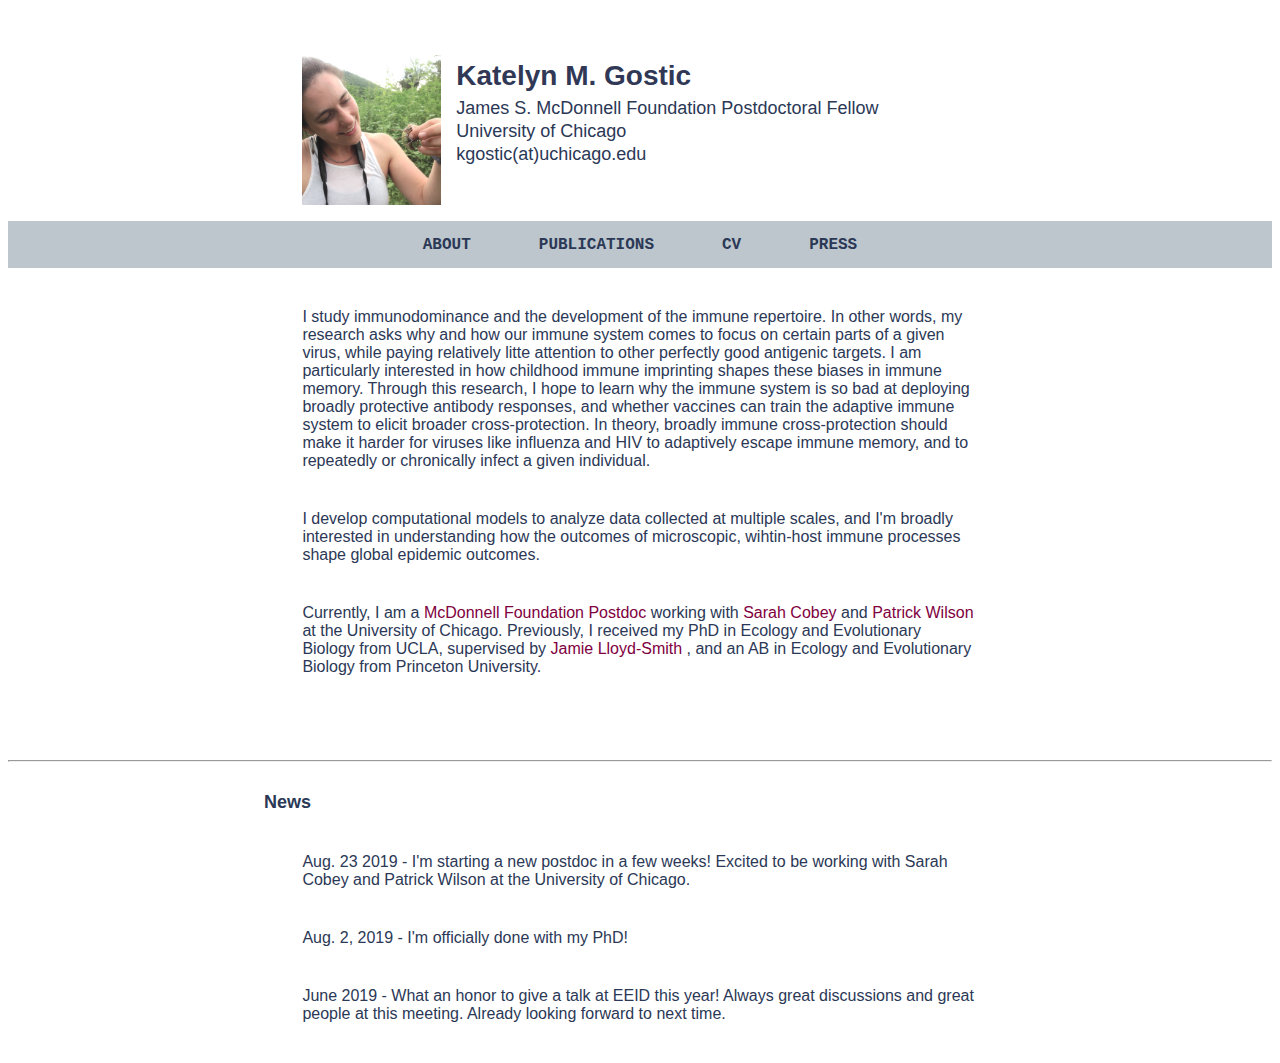
==== index.html @ 2b212d5c "updated photo intopnav" ====
<!DOCTYPE html>
<html>
<head>
  <link rel="stylesheet" href="main.css">
</head>

<body>

  <a href = "index.html">
<div class="top_container">
   <img src = "kgrasshopper_crop.jpeg" style="float:left;height:150px;margin-right:15px;"></img>
    <h1> Katelyn M. Gostic </h1>
    <h2> James S. McDonnell Foundation Postdoctoral Fellow </h2>
    <h2> University of Chicago </h2>
    <h2> kgostic(at)uchicago.edu</h2>
</div>
  </a>

<div class="topnav_container">
<ul class="topnav">
  <li><a href="index.html">About</a></li>
  <li><a href="publications.html">Publications</a></li>
  <li><a href="cv.html ">CV</a></li>
  <li><a href="press.html">Press</a></li>
</ul>
</div>

<p> I study immunodominance and the development of the immune repertoire. In other words, my research asks why and how our immune system comes to focus on certain parts of a given virus, while paying relatively litte attention to other perfectly good antigenic targets. I am particularly interested in how childhood immune imprinting shapes these biases in immune memory. Through this research, I hope to learn why the immune system is so bad at deploying broadly protective antibody responses, and whether vaccines can train the adaptive immune system to elicit broader cross-protection. In theory, broadly immune cross-protection should make it harder for viruses like influenza and HIV to adaptively escape immune memory, and to repeatedly or chronically infect a given individual. </p>

<p> I develop computational models to analyze data collected at multiple scales, and I'm broadly interested in understanding how the outcomes of microscopic, wihtin-host immune processes shape global epidemic outcomes.  </p>

<p> Currently, I am a <a href = "https://www.jsmf.org/programs/cs/"> McDonnell Foundation Postdoc </a> working with <a href=""> Sarah Cobey </a> and <a href=""> Patrick Wilson </a> at the University of Chicago. Previously, I received my PhD in Ecology and Evolutionary Biology from UCLA, supervised by <a href="https://www.eeb.ucla.edu/Faculty/lloydsmith/"> Jamie Lloyd-Smith </a>, and an AB in Ecology and Evolutionary Biology from Princeton University. </p>



<br>
<br>
<hr>

<h3>News</h3>

<p> Aug. 23 2019 - I'm starting a new postdoc in a few weeks! Excited to be working with Sarah Cobey and Patrick Wilson at the University of Chicago. </p>

<p> Aug. 2, 2019 - I'm officially done with my PhD!  </p>

<p> June 2019 - What an honor to give a talk at EEID this year! Always great discussions and great people at this meeting. Already looking forward to next time. </p>



</body>
</html>
---- main.css ----
/* Style heading text */
h1 {
  color: #303856;
  font-size:28px;  
  font-family: Verdana, Geneva, sans-serif;
  text-align: left;
  padding: 5px 1px;
  margin: 0px;
  font-weight: bold;
}

h2 {
  font-size: 18px;
  font-family: Verdana, Geneva, sans-serif;
  color: #2B3856;
  text-align: left;
  padding: 1px 1px;
  margin: 0px;
  font-weight: normal;
}

h2.research {
  font-size: 22px;
  font-family: Verdana, Geneva, sans-serif;
  color: #2B3856;
  text-align: center;
  padding: 0px;
  margin: 40px 15em;
}

h3 {
  font-size: 18px;
  font-weight: bold;
  font-family: Verdana, Geneva, sans-serif;
  color: #2B3856;
  text-align: left;
  padding: 0px;
  margin: 30px 23vw 10px 20vw;
}

p {
  font-size: 16px;
  font-family: Verdana, Geneva, sans-serif;
  color: #2B3856;
  text-align: left;
  padding: 0px;
  margin: 40px 23vw; 
}

p.plain {
  font-size: 16px;
  font-family: Verdana, Geneva, sans-serif;
  color: #2B3856;
  text-align: left;
  padding: 10px;
  margin: 0px 23vw; 
}

p.aboutme {
  font-size: 18px;
  font-family: Verdana, Geneva, sans-serif;
  color: #2B3856;
  text-align: center;
  padding: 0px;
  margin: 40px 23vw; 
}

p.pubs {
  font-size: 18px;
  font-family: Verdana, Geneva, sans-serif;
  color: #2B3856;
  text-align: left;
  padding: 0px;
  margin: 20px 23vw; 
}

p.caption{
  font-size:12px; 
  padding:0px; 
  margin:0px;"
  font-family: Verdana, Geneva, sans-serif;
  color: #2B3856;
  text-align: left;
}

a {
  text-decoration: none;
  color:   #800040
}


a:hover h1, a:hover, a:hover h2{
  color: #bcc6cc;
}

a:hover .research-center-2col {
  background-color: #2B3856;
}

a:hover .research-center-2col h2, a:hover .research-center-2col p {
  color: white;
}

a:hover .research-center-1col {
  background-color: #2B3856;
}

a:hover .research-center-1col h2, a:hover .research-center-1col p {
  color: white;
}



/* Style space around heading text */
.top_container {
padding: 15px 0px;
margin: 40px 23vw;
}


/* STYLE THE SPACING AROUND EACH ELEMENT IN THE TOPNAV LIST */
/* Make the options display side-by-side (block would insert line breaks between each button) */
.topnav_container ul li { 
  display: inline; 
  padding: 1em 2em;
}


/* Add pading to the navbar container */
.topnav_container ul li { 

}

/* Style the buttons while hovering over the link */
.topnav_container ul li a:hover {
    color: white;
    text-decoration: none; /* This removes underline */
}

/* STYLE THE ACTUAL TOPNAV LIST */
.topnav { 
    list-style-type: none;   /* Remove bullet symbols */
    margin: 0px;
    padding: 14px 0px;
    overflow: hidden; /* What to do when the screen gets too narrow */
    background-color: #bcc6cc;
}

ul.topnav{ 
  text-align: center; 
}


ul.topnav li a {
    display: inline-block;
    text-align: center;
    color: #2B3856;
    font-family: "Courier New", Courier, monospace;
    font-size: 18 px;
    font-weight: bold;
    text-transform: uppercase;
}

.img_center {
    margin: 25px;
    width: 35em;
    height: 25em;
    display: block;
    margin-left: auto;
    margin-right: auto;
}

.first_col {
    min-width: 300px;
    max-width:400px;
    height:400px;
    float:left;
    margin-left:200px;
    margin-bottom: 150px;
    border: solid black;
}

.second_col {
    min-width: 300px; 
    max-width:400px;
    height: 400px;
    float:left;
    margin-left:200px;
    margin-bottom: 150px;
    border: solid black;
}

 /* Define column setup for research page icons */
.research-edge-col   { 
  width: 16%; 
  float: left; 
  min-height: 200px; 
}

.research-center-1col { 
  width: 62%;
  margin: 1% 2% 0% 2%; 
  float: left; 
  min-height: 200px; 
}

.research-center-2col { 
  width: 29%;
  margin: 1% 2% 0% 2%; 
  float: left; 
  min-height: 200px; 
}

.row::after {
    content: "";
    clear: both;
    display: block;
    width: 100%;
}
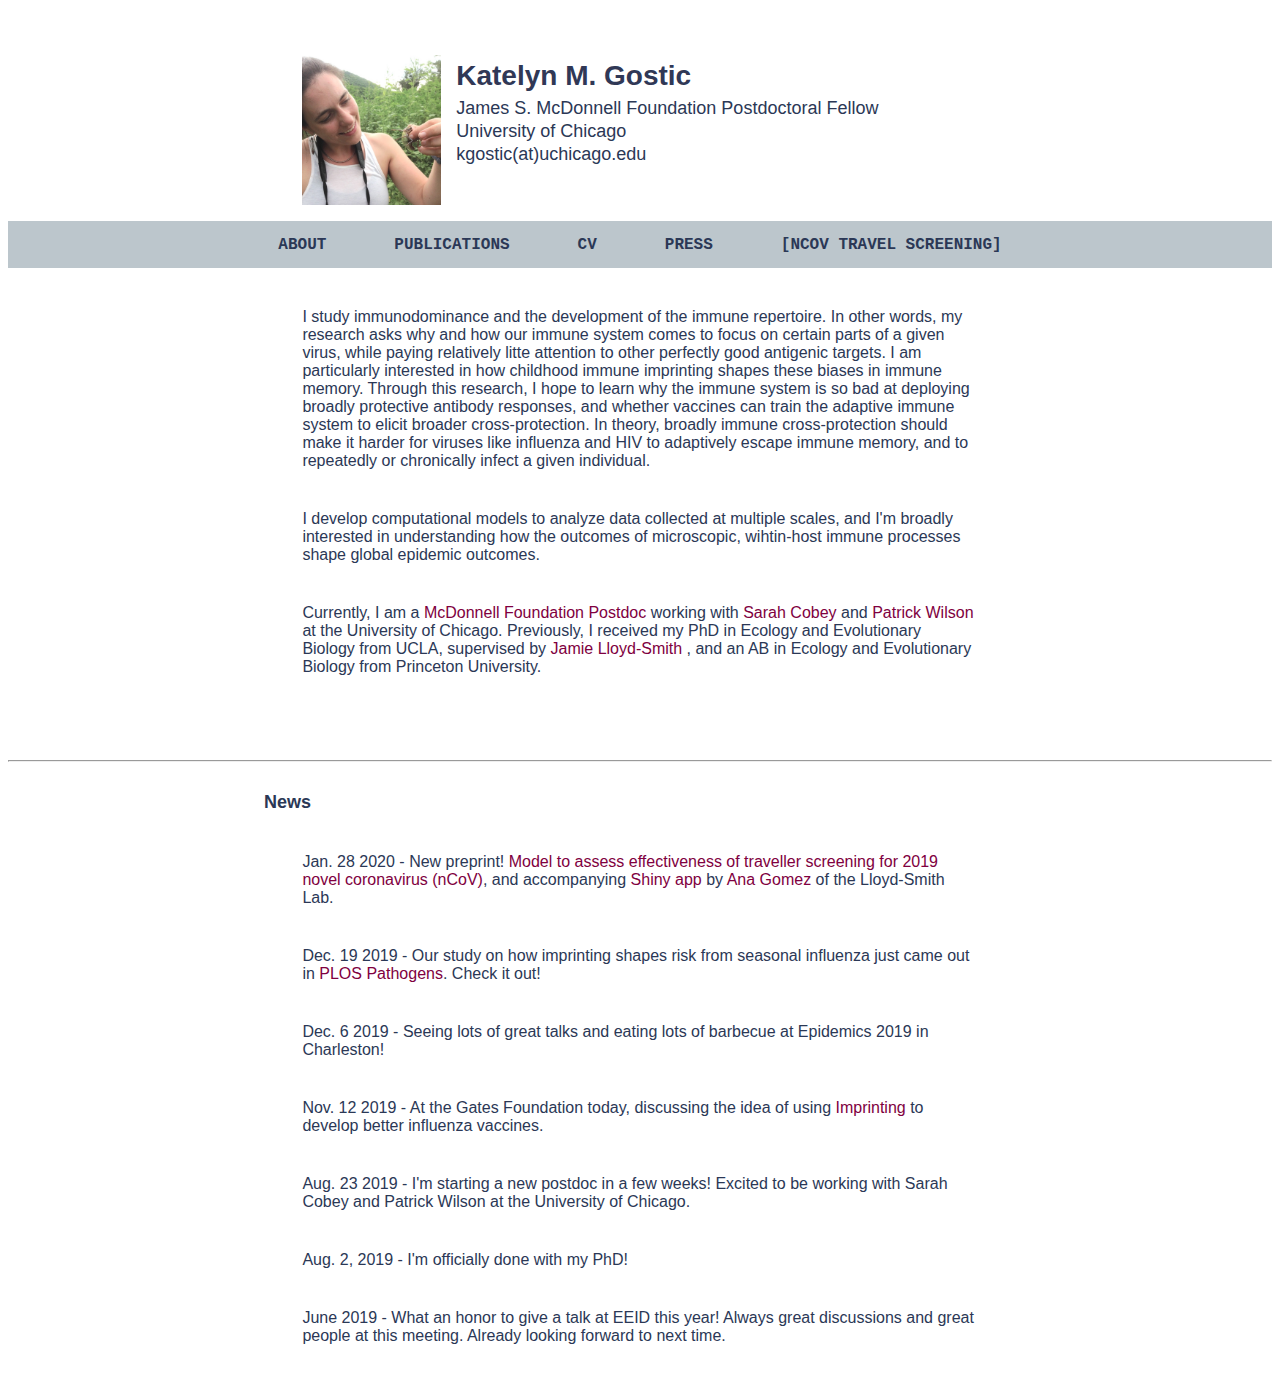
==== commit b2ebb896: "Add ncov" ====
--- a/index.html
+++ b/index.html
@@ -22,6 +22,7 @@
   <li><a href="publications.html">Publications</a></li>
   <li><a href="cv.html ">CV</a></li>
   <li><a href="press.html">Press</a></li>
+  <li><a href="https://kgostic.github.io/traveller_screening/">[nCoV Travel Screening]</a></li>
 </ul>
 </div>
 
@@ -39,6 +40,14 @@
 
 <h3>News</h3>
 
+<p> Jan. 28 2020 - New preprint! <a href="https://kgostic.github.io/traveller_screening/">Model to assess effectiveness of traveller screening for 2019 novel coronavirus (nCoV)</a>, and accompanying <a href="https://lloyd-smithlab.shinyapps.io/travelScreeningModel/">Shiny app</a> by <a href="https://faculty.eeb.ucla.edu/lloydsmith/people/Gomez/">Ana Gomez</a> of the Lloyd-Smith Lab. </p>
+
+<p> Dec. 19 2019 - Our study on how imprinting shapes risk from seasonal influenza just came out in <a href = "https://journals.plos.org/plospathogens/article/comments?id=10.1371/journal.ppat.1008109">PLOS Pathogens</a>. Check it out! </p>
+
+<p> Dec. 6 2019 - Seeing lots of great talks and eating lots of barbecue at Epidemics 2019 in Charleston! </p>
+
+<p> Nov. 12 2019 - At the Gates Foundation today, discussing the idea of using <a href = "http://perspectivesinmedicine.cshlp.org/content/early/2020/01/18/cshperspect.a038471">Imprinting </a> to develop better influenza vaccines. </p>
+
 <p> Aug. 23 2019 - I'm starting a new postdoc in a few weeks! Excited to be working with Sarah Cobey and Patrick Wilson at the University of Chicago. </p>
 
 <p> Aug. 2, 2019 - I'm officially done with my PhD!  </p>
@@ -47,6 +56,8 @@
 
 
 
+
+
 </body>
 </html>
 
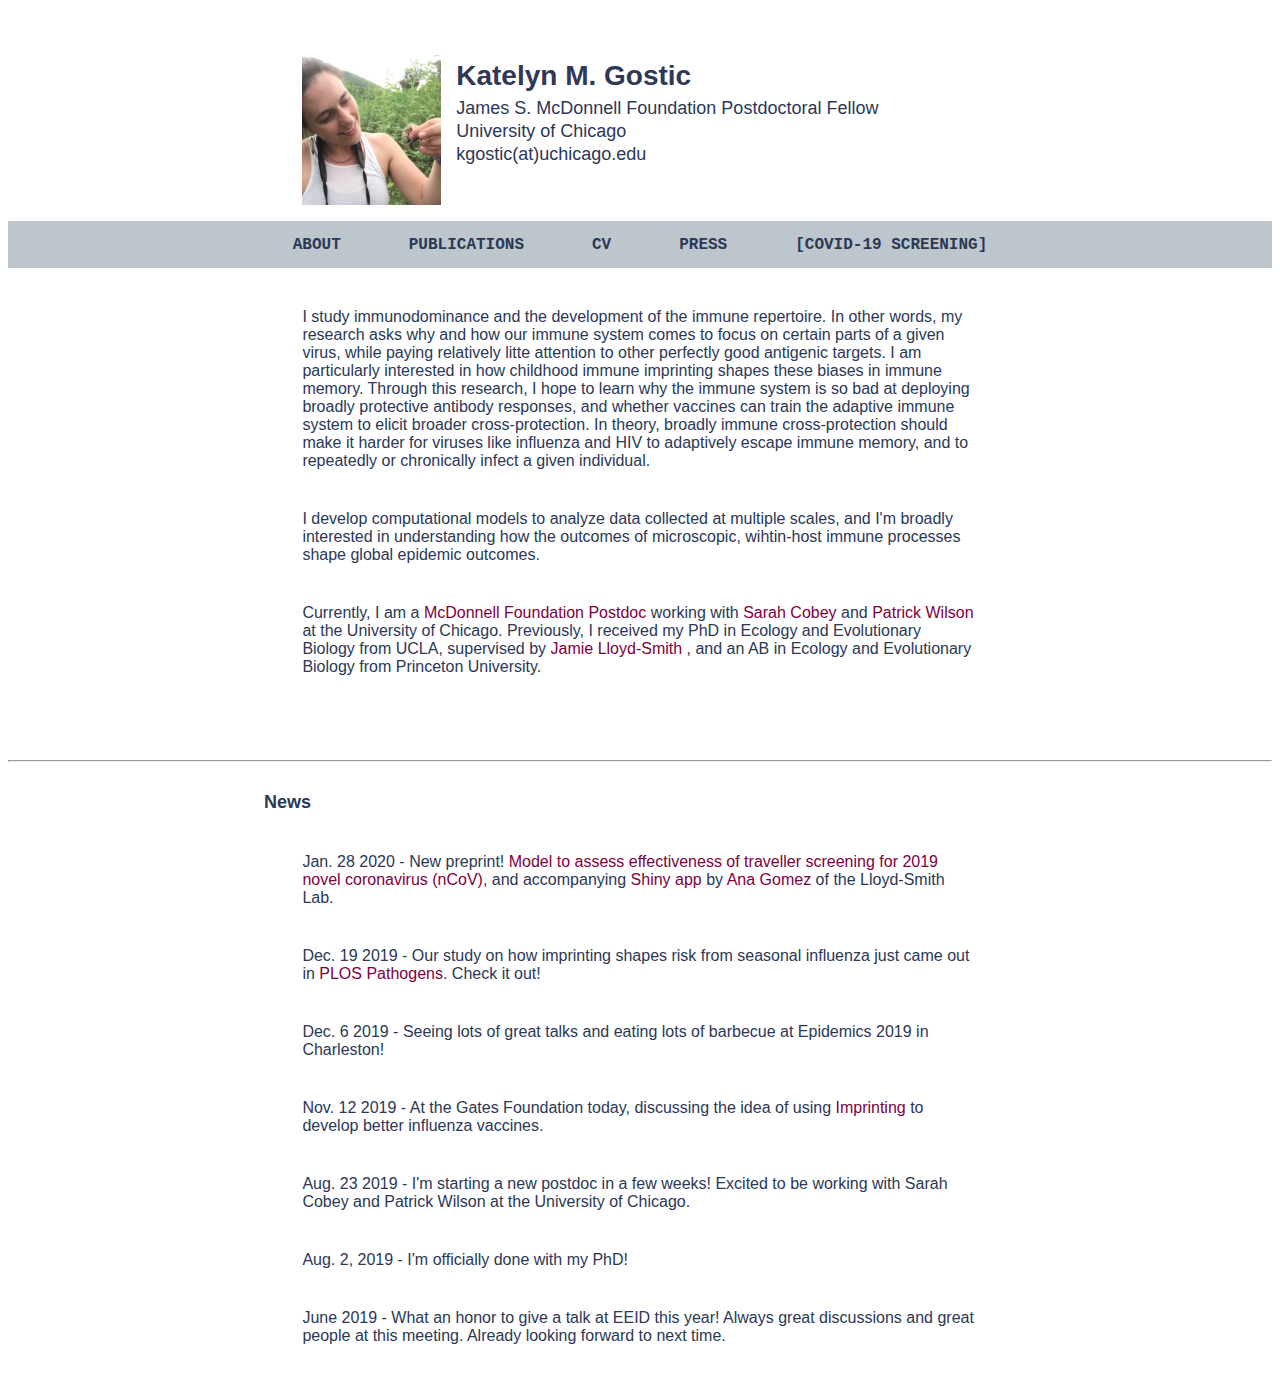
==== commit 65f9dafc: "updated revised COVID-19 site" ====
--- a/index.html
+++ b/index.html
@@ -22,7 +22,7 @@
   <li><a href="publications.html">Publications</a></li>
   <li><a href="cv.html ">CV</a></li>
   <li><a href="press.html">Press</a></li>
-  <li><a href="https://kgostic.github.io/traveller_screening/">[nCoV Travel Screening]</a></li>
+  <li><a href="https://kgostic.github.io/traveller_screening/">[COVID-19 Screening]</a></li>
 </ul>
 </div>
 
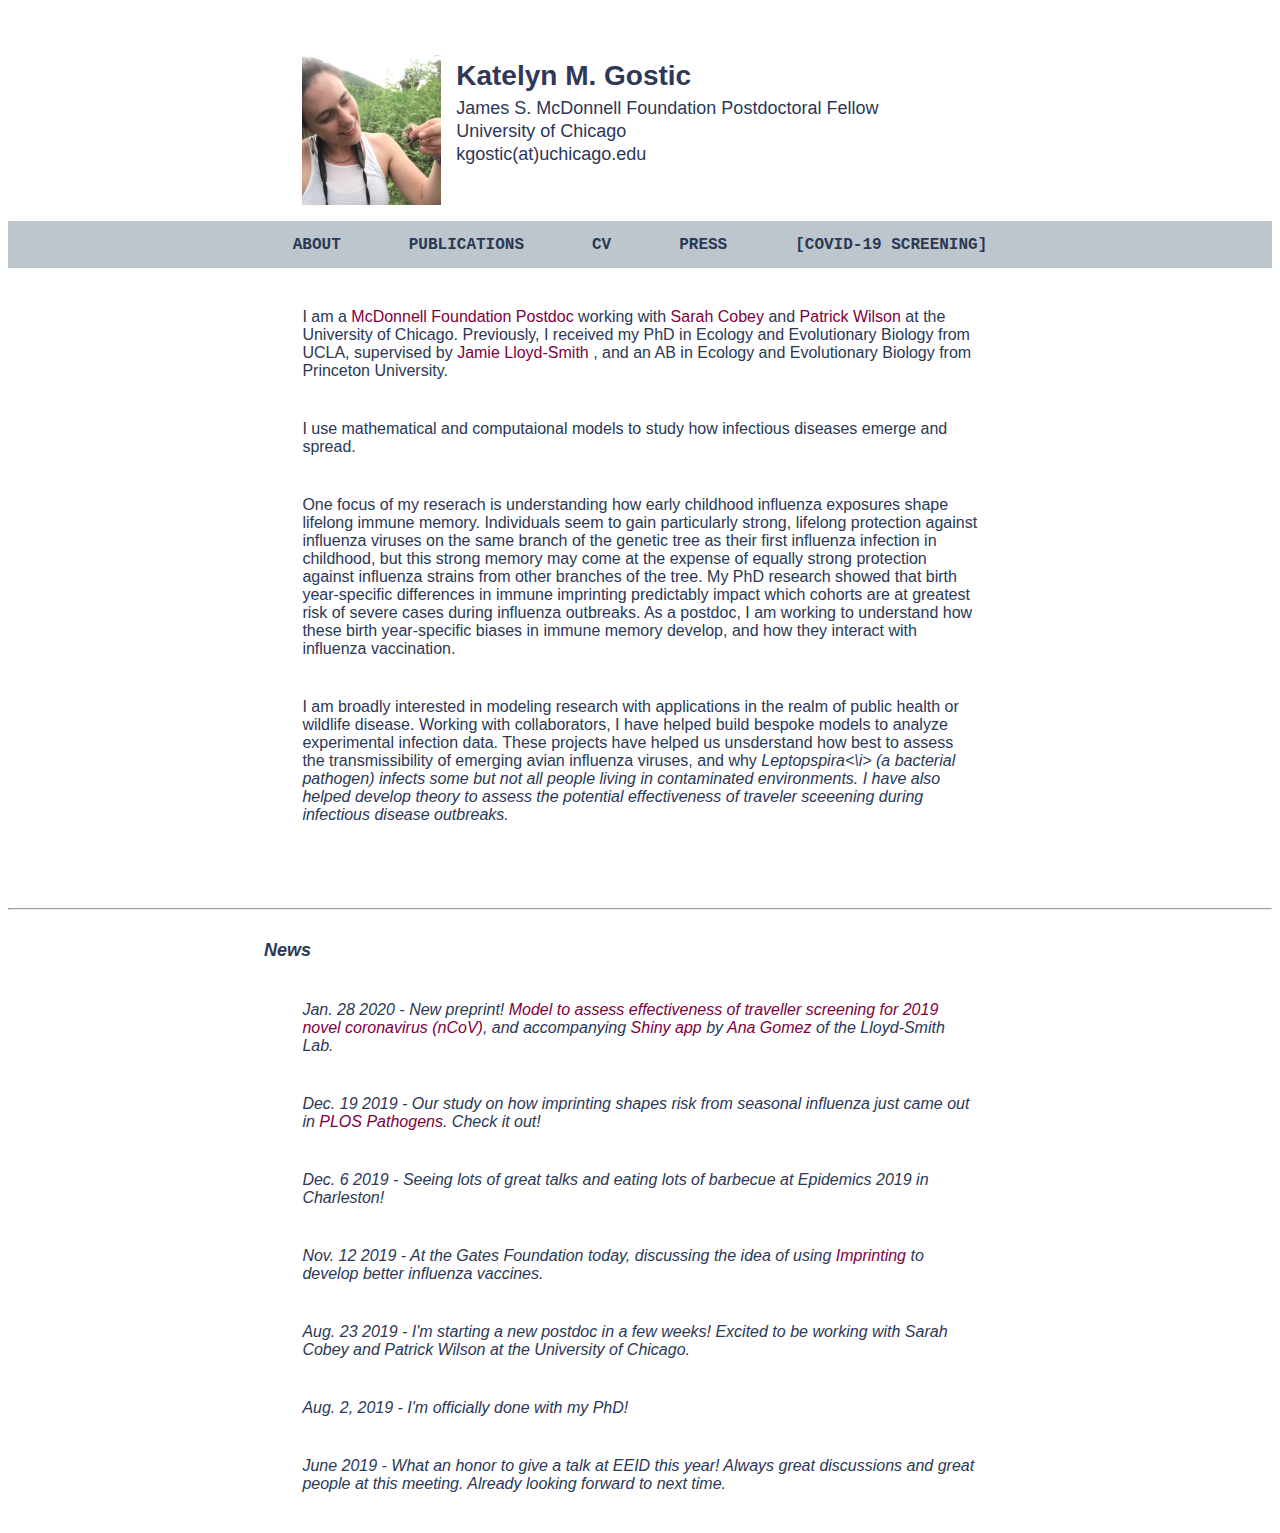
==== commit e1afbdf9: "Update index.html" ====
--- a/index.html
+++ b/index.html
@@ -26,13 +26,14 @@
 </ul>
 </div>
 
-<p> I study immunodominance and the development of the immune repertoire. In other words, my research asks why and how our immune system comes to focus on certain parts of a given virus, while paying relatively litte attention to other perfectly good antigenic targets. I am particularly interested in how childhood immune imprinting shapes these biases in immune memory. Through this research, I hope to learn why the immune system is so bad at deploying broadly protective antibody responses, and whether vaccines can train the adaptive immune system to elicit broader cross-protection. In theory, broadly immune cross-protection should make it harder for viruses like influenza and HIV to adaptively escape immune memory, and to repeatedly or chronically infect a given individual. </p>
+  
+<p> I am a <a href = "https://www.jsmf.org/programs/cs/"> McDonnell Foundation Postdoc </a> working with <a href=""> Sarah Cobey </a> and <a href=""> Patrick Wilson </a> at the University of Chicago. Previously, I received my PhD in Ecology and Evolutionary Biology from UCLA, supervised by <a href="https://www.eeb.ucla.edu/Faculty/lloydsmith/"> Jamie Lloyd-Smith </a>, and an AB in Ecology and Evolutionary Biology from Princeton University. </p>
 
-<p> I develop computational models to analyze data collected at multiple scales, and I'm broadly interested in understanding how the outcomes of microscopic, wihtin-host immune processes shape global epidemic outcomes.  </p>
+<p> I use mathematical and computaional models to study how infectious diseases emerge and spread. </p>
 
-<p> Currently, I am a <a href = "https://www.jsmf.org/programs/cs/"> McDonnell Foundation Postdoc </a> working with <a href=""> Sarah Cobey </a> and <a href=""> Patrick Wilson </a> at the University of Chicago. Previously, I received my PhD in Ecology and Evolutionary Biology from UCLA, supervised by <a href="https://www.eeb.ucla.edu/Faculty/lloydsmith/"> Jamie Lloyd-Smith </a>, and an AB in Ecology and Evolutionary Biology from Princeton University. </p>
+<p> One focus of my reserach is understanding how early childhood influenza exposures shape lifelong immune memory. Individuals seem to gain particularly strong, lifelong protection against influenza viruses on the same branch of the genetic tree as their first influenza infection in childhood, but this strong memory may come at the expense of equally strong protection against influenza strains from other branches of the tree. My PhD research showed that birth year-specific differences in immune imprinting predictably impact which cohorts are at greatest risk of severe cases during influenza outbreaks. As a postdoc, I am working to understand how these birth year-specific biases in immune memory develop, and how they interact with influenza vaccination.</p>
 
-
+<p> I am broadly interested in modeling research with applications in the realm of public health or wildlife disease. Working with collaborators, I have helped build bespoke models to analyze experimental infection data. These projects have helped us unsderstand how best to assess the transmissibility of emerging avian influenza viruses, and why <i>Leptopspira<\i> (a bacterial pathogen) infects some but not all people living in contaminated environments. I have also helped develop theory to assess the potential effectiveness of traveler sceeening during infectious disease outbreaks. </p>
 
 <br>
 <br>
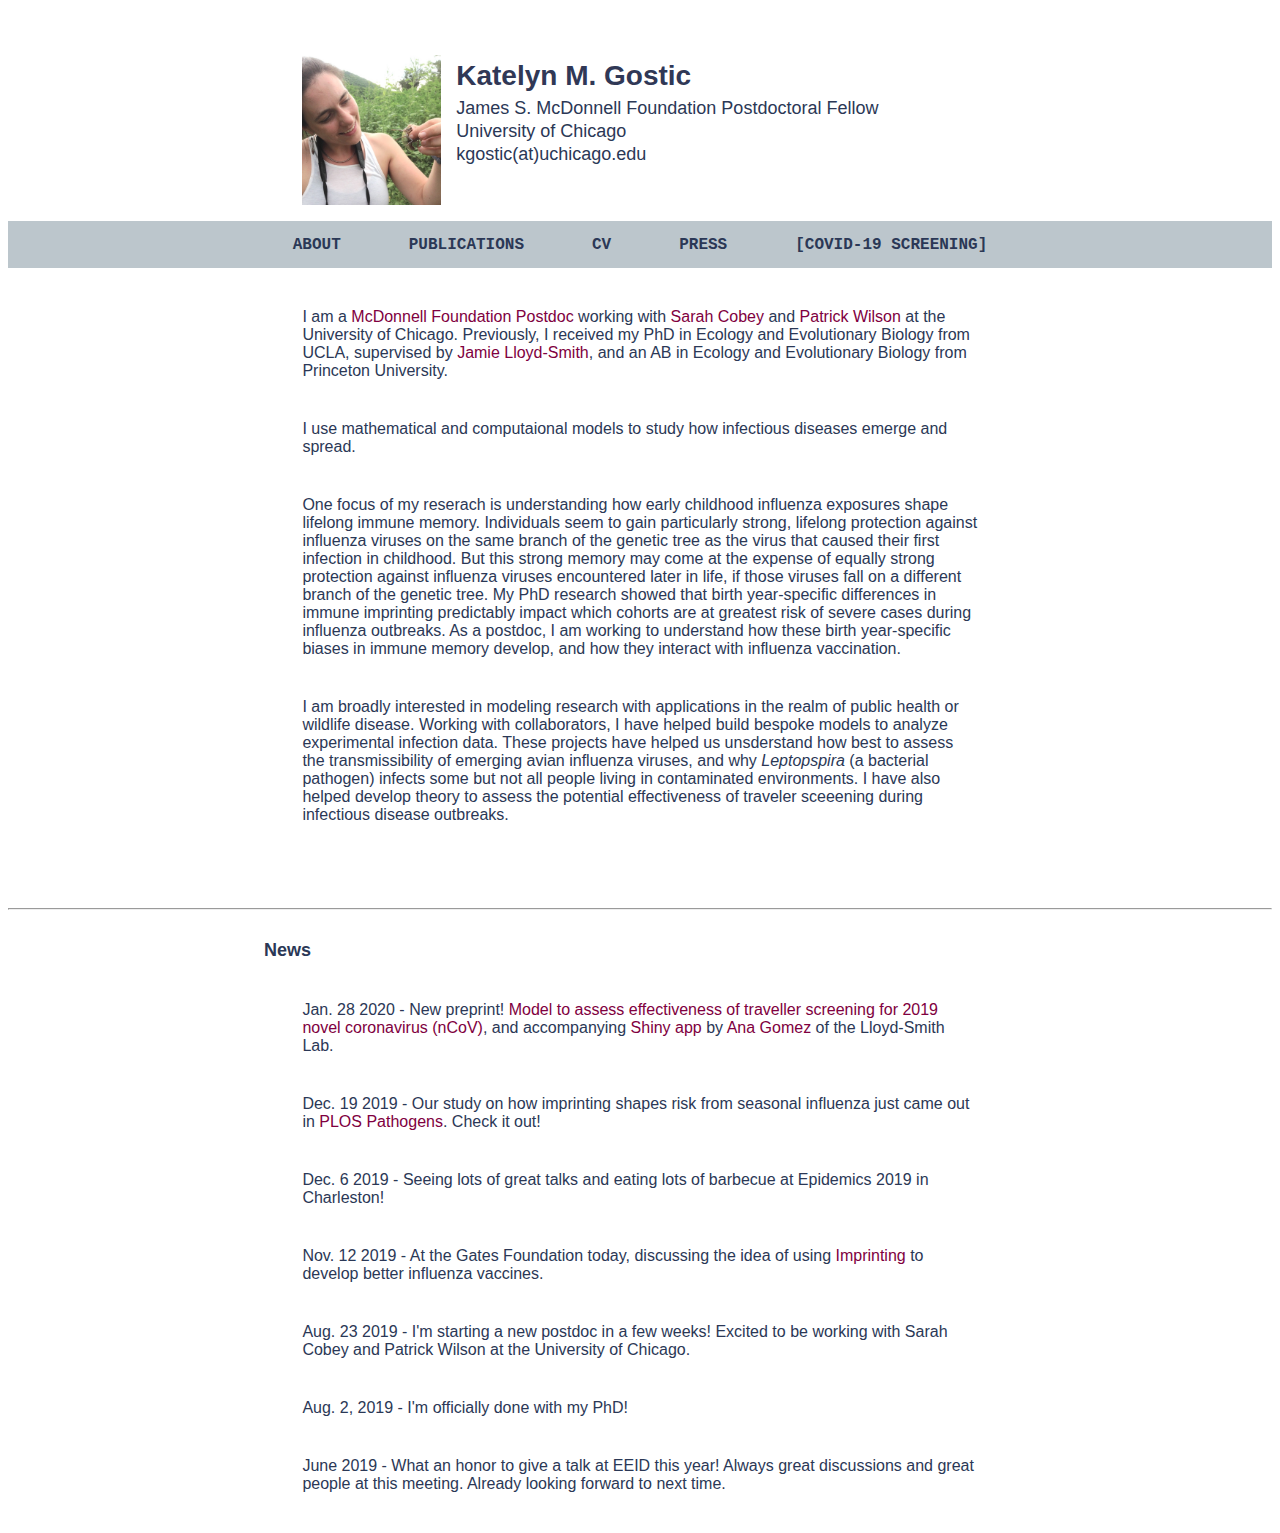
==== commit fb0d9c08: "Update index.html" ====
--- a/index.html
+++ b/index.html
@@ -27,13 +27,13 @@
 </div>
 
   
-<p> I am a <a href = "https://www.jsmf.org/programs/cs/"> McDonnell Foundation Postdoc </a> working with <a href=""> Sarah Cobey </a> and <a href=""> Patrick Wilson </a> at the University of Chicago. Previously, I received my PhD in Ecology and Evolutionary Biology from UCLA, supervised by <a href="https://www.eeb.ucla.edu/Faculty/lloydsmith/"> Jamie Lloyd-Smith </a>, and an AB in Ecology and Evolutionary Biology from Princeton University. </p>
+<p> I am a <a href = "https://www.jsmf.org/programs/cs/"> McDonnell Foundation Postdoc </a> working with <a href=""> Sarah Cobey </a> and <a href=""> Patrick Wilson </a> at the University of Chicago. Previously, I received my PhD in Ecology and Evolutionary Biology from UCLA, supervised by <a href="https://www.eeb.ucla.edu/Faculty/lloydsmith/"> Jamie Lloyd-Smith</a>, and an AB in Ecology and Evolutionary Biology from Princeton University. </p>
 
 <p> I use mathematical and computaional models to study how infectious diseases emerge and spread. </p>
 
-<p> One focus of my reserach is understanding how early childhood influenza exposures shape lifelong immune memory. Individuals seem to gain particularly strong, lifelong protection against influenza viruses on the same branch of the genetic tree as their first influenza infection in childhood, but this strong memory may come at the expense of equally strong protection against influenza strains from other branches of the tree. My PhD research showed that birth year-specific differences in immune imprinting predictably impact which cohorts are at greatest risk of severe cases during influenza outbreaks. As a postdoc, I am working to understand how these birth year-specific biases in immune memory develop, and how they interact with influenza vaccination.</p>
+<p> One focus of my reserach is understanding how early childhood influenza exposures shape lifelong immune memory. Individuals seem to gain particularly strong, lifelong protection against influenza viruses on the same branch of the genetic tree as the virus that caused their first infection in childhood. But this strong memory may come at the expense of equally strong protection against influenza viruses encountered later in life, if those viruses fall on a different branch of the genetic tree. My PhD research showed that birth year-specific differences in immune imprinting predictably impact which cohorts are at greatest risk of severe cases during influenza outbreaks. As a postdoc, I am working to understand how these birth year-specific biases in immune memory develop, and how they interact with influenza vaccination.</p>
 
-<p> I am broadly interested in modeling research with applications in the realm of public health or wildlife disease. Working with collaborators, I have helped build bespoke models to analyze experimental infection data. These projects have helped us unsderstand how best to assess the transmissibility of emerging avian influenza viruses, and why <i>Leptopspira<\i> (a bacterial pathogen) infects some but not all people living in contaminated environments. I have also helped develop theory to assess the potential effectiveness of traveler sceeening during infectious disease outbreaks. </p>
+<p> I am broadly interested in modeling research with applications in the realm of public health or wildlife disease. Working with collaborators, I have helped build bespoke models to analyze experimental infection data. These projects have helped us unsderstand how best to assess the transmissibility of emerging avian influenza viruses, and why <i>Leptopspira</i> (a bacterial pathogen) infects some but not all people living in contaminated environments. I have also helped develop theory to assess the potential effectiveness of traveler sceeening during infectious disease outbreaks. </p>
 
 <br>
 <br>
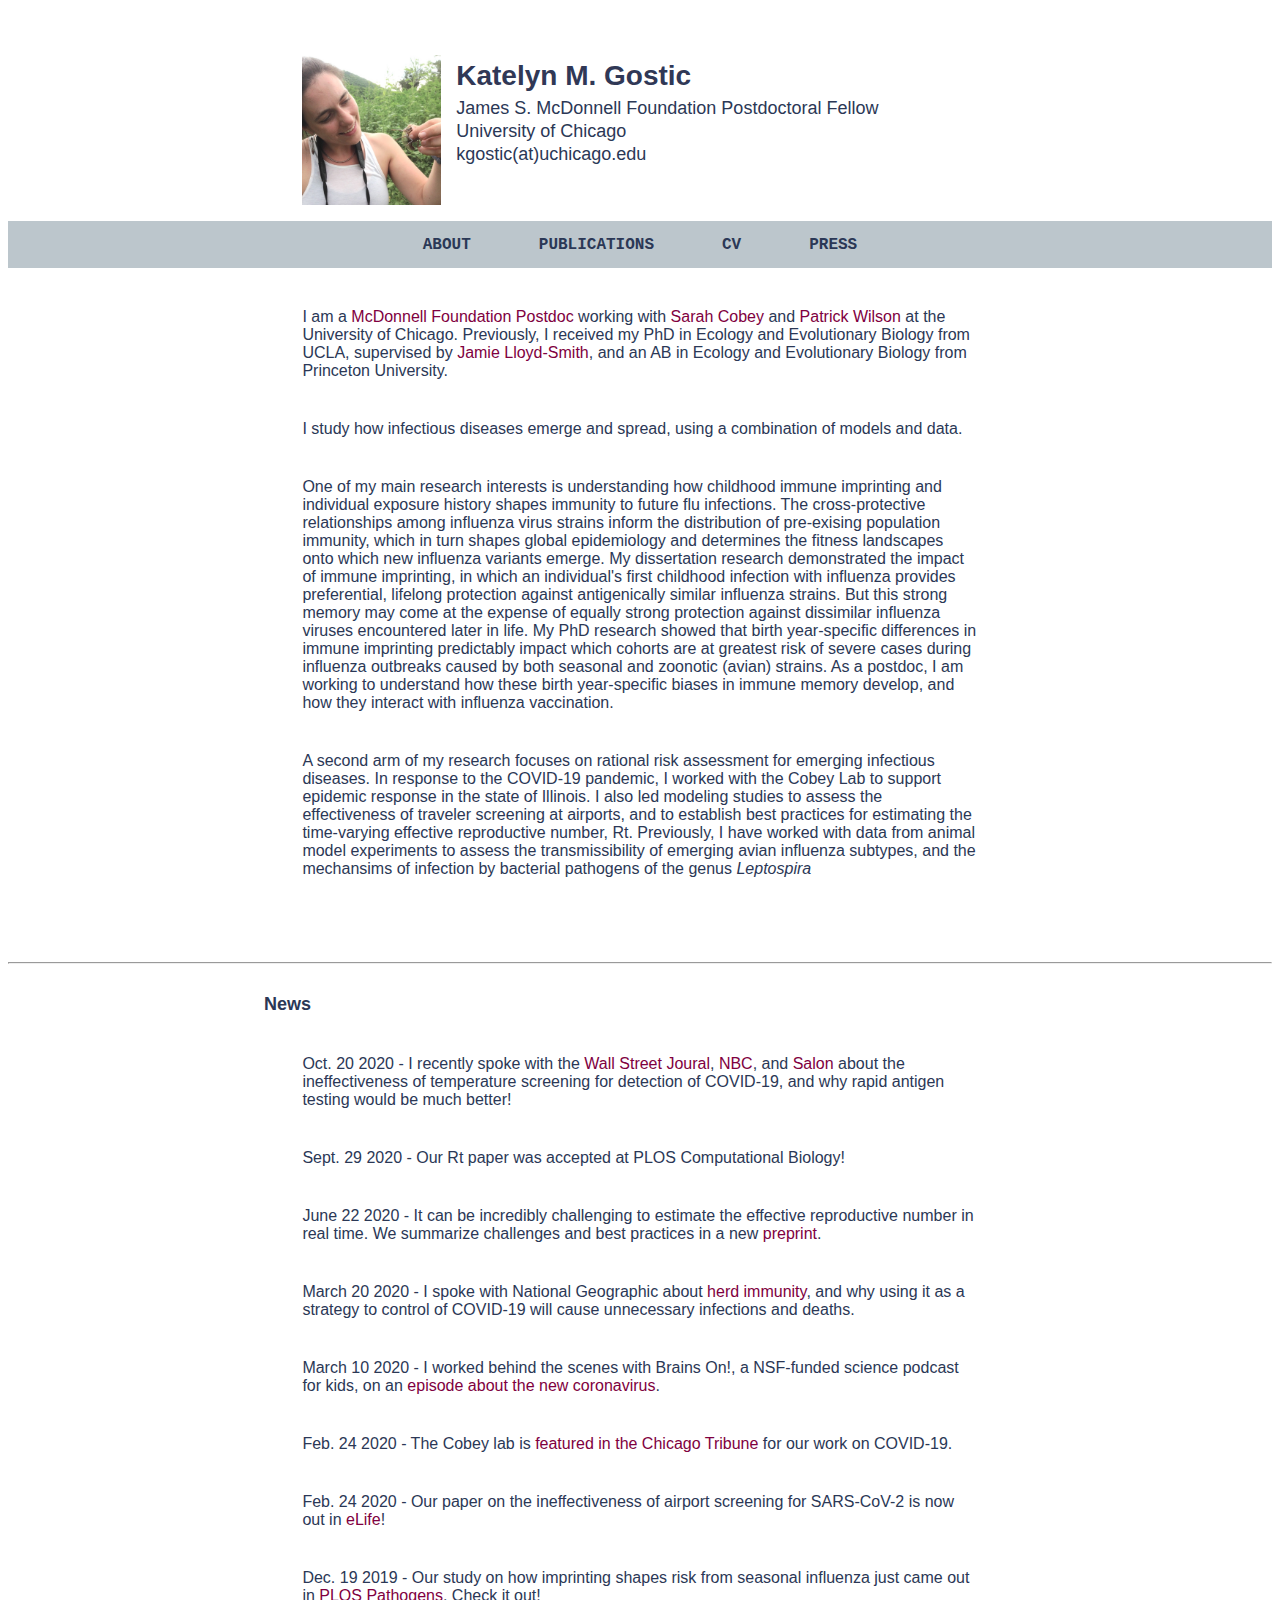
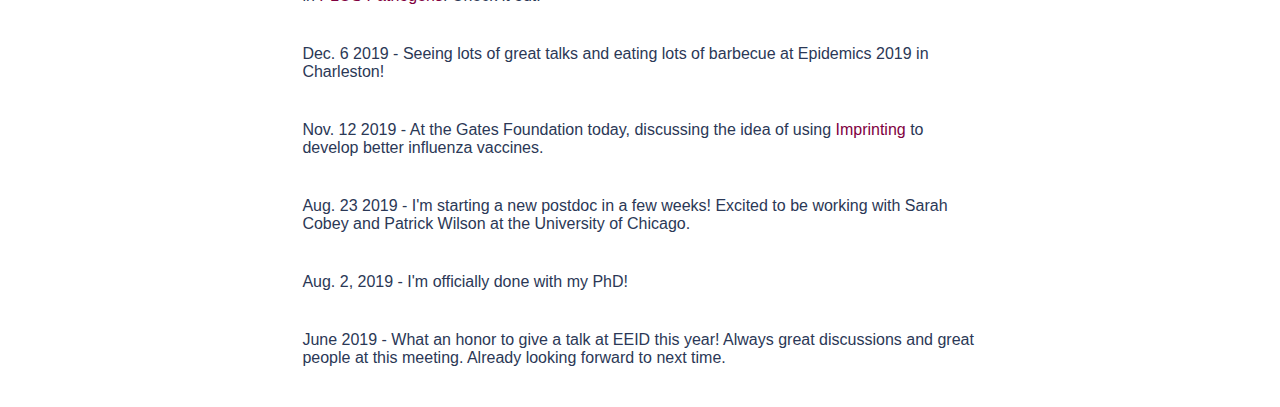
==== commit 158cc174: "Oct 2020 website update" ====
--- a/index.html
+++ b/index.html
@@ -22,18 +22,18 @@
   <li><a href="publications.html">Publications</a></li>
   <li><a href="cv.html ">CV</a></li>
   <li><a href="press.html">Press</a></li>
-  <li><a href="https://kgostic.github.io/traveller_screening/">[COVID-19 Screening]</a></li>
 </ul>
 </div>
 
   
 <p> I am a <a href = "https://www.jsmf.org/programs/cs/"> McDonnell Foundation Postdoc </a> working with <a href=""> Sarah Cobey </a> and <a href=""> Patrick Wilson </a> at the University of Chicago. Previously, I received my PhD in Ecology and Evolutionary Biology from UCLA, supervised by <a href="https://www.eeb.ucla.edu/Faculty/lloydsmith/"> Jamie Lloyd-Smith</a>, and an AB in Ecology and Evolutionary Biology from Princeton University. </p>
 
-<p> I use mathematical and computaional models to study how infectious diseases emerge and spread. </p>
+<p> I study how infectious diseases emerge and spread, using a combination of models and data. </p>
 
-<p> One focus of my reserach is understanding how early childhood influenza exposures shape lifelong immune memory. Individuals seem to gain particularly strong, lifelong protection against influenza viruses on the same branch of the genetic tree as the virus that caused their first infection in childhood. But this strong memory may come at the expense of equally strong protection against influenza viruses encountered later in life, if those viruses fall on a different branch of the genetic tree. My PhD research showed that birth year-specific differences in immune imprinting predictably impact which cohorts are at greatest risk of severe cases during influenza outbreaks. As a postdoc, I am working to understand how these birth year-specific biases in immune memory develop, and how they interact with influenza vaccination.</p>
 
-<p> I am broadly interested in modeling research with applications in the realm of public health or wildlife disease. Working with collaborators, I have helped build bespoke models to analyze experimental infection data. These projects have helped us unsderstand how best to assess the transmissibility of emerging avian influenza viruses, and why <i>Leptopspira</i> (a bacterial pathogen) infects some but not all people living in contaminated environments. I have also helped develop theory to assess the potential effectiveness of traveler sceeening during infectious disease outbreaks. </p>
+<p> One of my main research interests is understanding how childhood immune imprinting and individual exposure history shapes immunity to future flu infections. The cross-protective relationships among influenza virus strains inform the distribution of pre-exising population immunity, which in turn shapes global epidemiology and determines the fitness landscapes onto which new influenza variants emerge. My dissertation research demonstrated the impact of immune imprinting, in which an individual's first childhood infection with influenza provides preferential, lifelong protection against antigenically similar influenza strains. But this strong memory may come at the expense of equally strong protection against dissimilar influenza viruses encountered later in life. My PhD research showed that birth year-specific differences in immune imprinting predictably impact which cohorts are at greatest risk of severe cases during influenza outbreaks caused by both seasonal and zoonotic (avian) strains. As a postdoc, I am working to understand how these birth year-specific biases in immune memory develop, and how they interact with influenza vaccination.</p>
+
+<p> A second arm of my research focuses on rational risk assessment for emerging infectious diseases. In response to the COVID-19 pandemic, I worked with the Cobey Lab to support epidemic response in the state of Illinois. I also led modeling studies to assess the effectiveness of traveler screening at airports, and to establish best practices for estimating the time-varying effective reproductive number, Rt. Previously, I have worked with data from animal model experiments to assess the transmissibility of emerging avian influenza subtypes, and the mechansims of infection by bacterial pathogens of the genus <i>Leptospira</i> </p>
 
 <br>
 <br>
@@ -41,7 +41,19 @@
 
 <h3>News</h3>
 
-<p> Jan. 28 2020 - New preprint! <a href="https://kgostic.github.io/traveller_screening/">Model to assess effectiveness of traveller screening for 2019 novel coronavirus (nCoV)</a>, and accompanying <a href="https://lloyd-smithlab.shinyapps.io/travelScreeningModel/">Shiny app</a> by <a href="https://faculty.eeb.ucla.edu/lloydsmith/people/Gomez/">Ana Gomez</a> of the Lloyd-Smith Lab. </p>
+<p> Oct. 20 2020 - I recently spoke with the <a href="https://www.wsj.com/articles/airports-take-on-job-of-checking-passengers-temperatures-11598876255">Wall Street Joural</a>, <a href="https://www.nbcnews.com/tech/tech-news/schools-spend-big-temperature-check-tech-experts-warn-they-won-n1240246">NBC</a>, and <a href="https://www.salon.com/2020/10/15/are-temperature-checks-effective-or-just-medical-theater/">Salon</a> about the ineffectiveness of temperature screening for detection of COVID-19, and why rapid antigen testing would be much better! </p>
+
+<p> Sept. 29 2020 - Our Rt paper was accepted at PLOS Computational Biology! </p>
+
+<p> June 22 2020 - It can be incredibly challenging to estimate the effective reproductive number in real time. We summarize challenges and best practices in a new <a href=" https://www.medrxiv.org/content/10.1101/2020.06.18.20134858v3"> preprint</a>.
+
+<p> March 20 2020 - I spoke with National Geographic about <a href="https://www.nationalgeographic.com/science/2020/03/uk-backed-off-on-herd-immunity-to-beat-coronavirus-we-need-it/">herd immunity</a>, and why using it as a strategy to control of COVID-19 will cause unnecessary infections and deaths.
+
+<p> March 10 2020 - I worked behind the scenes with Brains On!, a NSF-funded science podcast for kids, on an <a href="https://twitter.com/menakawilhelm/status/1237508055077535744">episode about the new coronavirus</a>. </p>
+
+<p> Feb. 24 2020 - The Cobey lab is <a href="https://www.chicagotribune.com/coronavirus/ct-ent-coronavirus-chicago-scientists-reopen-schools-arts-20200414-r2pyvvwygrd4jlpmryp67nxxsi-story.html"> featured in the Chicago Tribune</a> for our work on COVID-19. </p>
+
+<p> Feb. 24 2020 - Our paper on the ineffectiveness of airport screening for SARS-CoV-2 is now out in <a href="https://elifesciences.org/articles/55570/">eLife</a>! </p>
 
 <p> Dec. 19 2019 - Our study on how imprinting shapes risk from seasonal influenza just came out in <a href = "https://journals.plos.org/plospathogens/article/comments?id=10.1371/journal.ppat.1008109">PLOS Pathogens</a>. Check it out! </p>
 
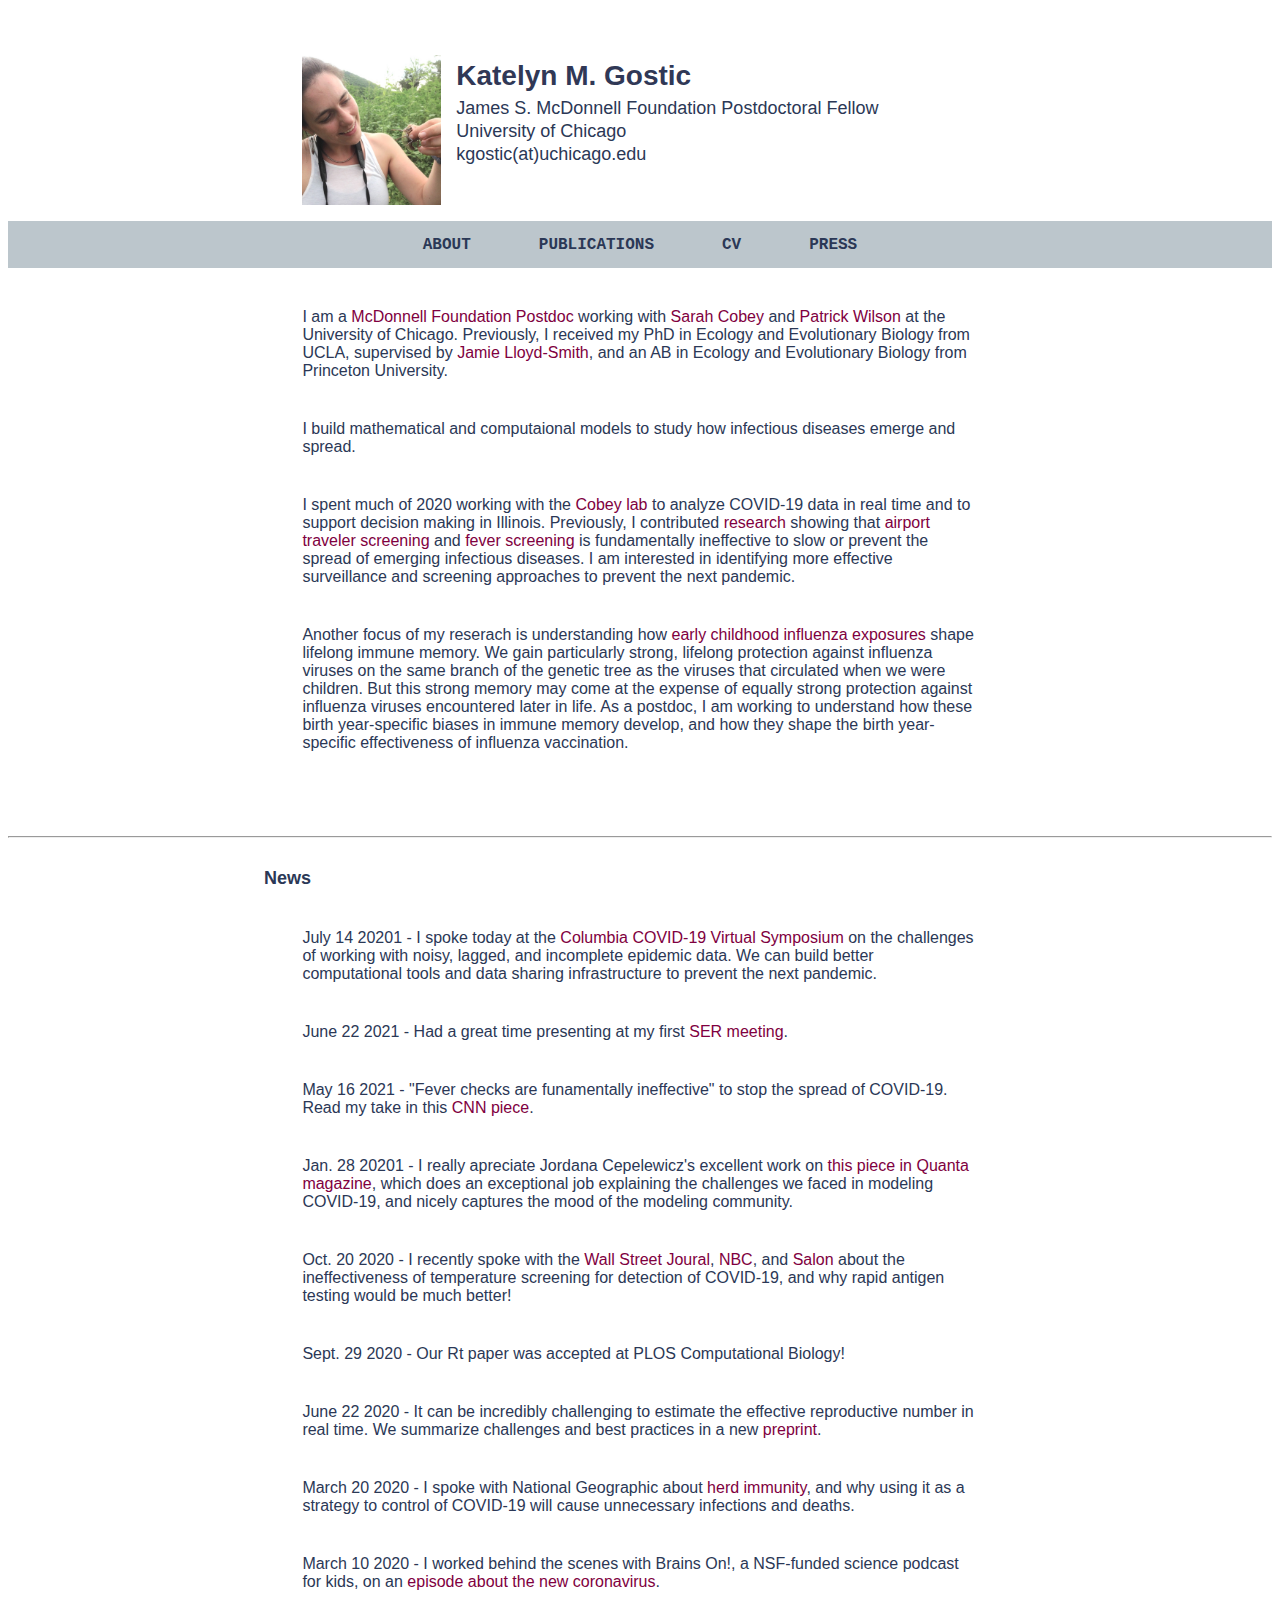
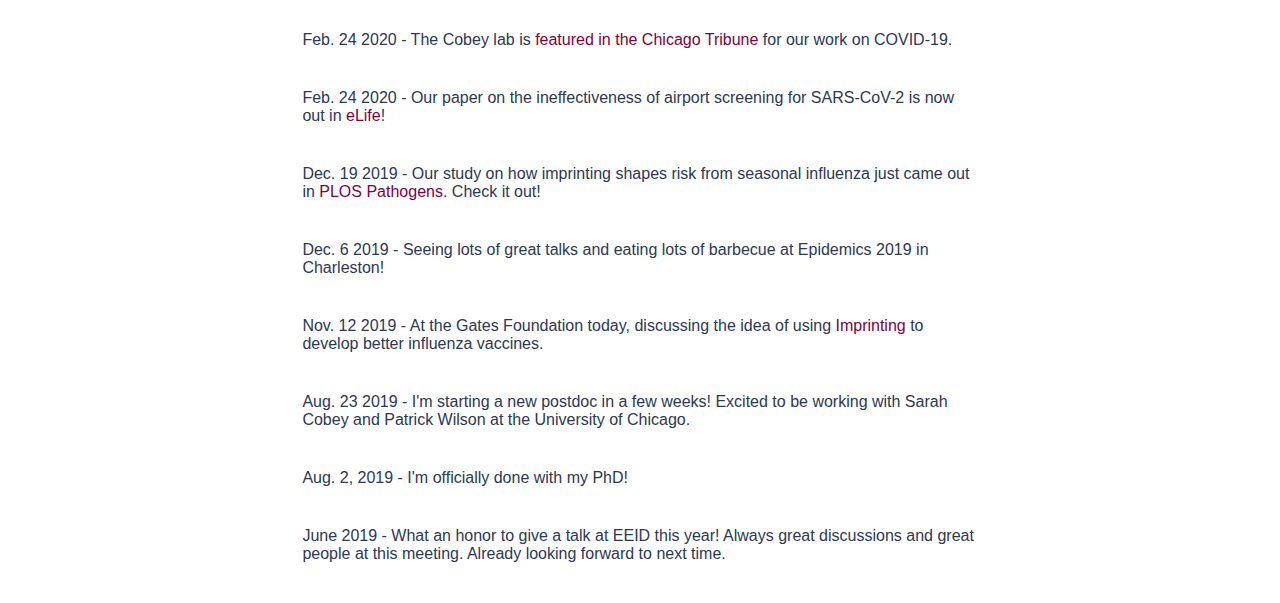
==== commit 35f31165: "Aug 2021 update:" ====
--- a/index.html
+++ b/index.html
@@ -28,18 +28,28 @@
   
 <p> I am a <a href = "https://www.jsmf.org/programs/cs/"> McDonnell Foundation Postdoc </a> working with <a href=""> Sarah Cobey </a> and <a href=""> Patrick Wilson </a> at the University of Chicago. Previously, I received my PhD in Ecology and Evolutionary Biology from UCLA, supervised by <a href="https://www.eeb.ucla.edu/Faculty/lloydsmith/"> Jamie Lloyd-Smith</a>, and an AB in Ecology and Evolutionary Biology from Princeton University. </p>
 
-<p> I study how infectious diseases emerge and spread, using a combination of models and data. </p>
+
+<p> I build mathematical and computaional models to study how infectious diseases emerge and spread. </p>
+
+<p> I spent much of 2020 working with the <a href="https://cobeylab.uchicago.edu/">Cobey lab</a> to analyze COVID-19 data in real time and to support decision making in Illinois. Previously, I contributed <a href="https://elifesciences.org/articles/55570">research</a> showing that <a href="https://elifesciences.org/articles/05564">airport traveler screening</a> and <a href="https://www.cnn.com/2021/05/15/health/amusement-parks-temperature-checks/index.html">fever screening</a> is fundamentally ineffective to slow or prevent the spread of emerging infectious diseases. I am interested in identifying more effective surveillance and screening approaches to prevent the next pandemic. </p>
+
+<p> Another focus of my reserach is understanding how <a href="https://science.sciencemag.org/content/354/6313/722">early childhood influenza exposures</a> shape lifelong immune memory. We gain particularly strong, lifelong protection against influenza viruses on the same branch of the genetic tree as the viruses that circulated when we were children. But this strong memory may come at the expense of equally strong protection against influenza viruses encountered later in life. As a postdoc, I am working to understand how these birth year-specific biases in immune memory develop, and how they shape the birth year-specific effectiveness of influenza vaccination.</p>
 
 
-<p> One of my main research interests is understanding how childhood immune imprinting and individual exposure history shapes immunity to future flu infections. The cross-protective relationships among influenza virus strains inform the distribution of pre-exising population immunity, which in turn shapes global epidemiology and determines the fitness landscapes onto which new influenza variants emerge. My dissertation research demonstrated the impact of immune imprinting, in which an individual's first childhood infection with influenza provides preferential, lifelong protection against antigenically similar influenza strains. But this strong memory may come at the expense of equally strong protection against dissimilar influenza viruses encountered later in life. My PhD research showed that birth year-specific differences in immune imprinting predictably impact which cohorts are at greatest risk of severe cases during influenza outbreaks caused by both seasonal and zoonotic (avian) strains. As a postdoc, I am working to understand how these birth year-specific biases in immune memory develop, and how they interact with influenza vaccination.</p>
-
-<p> A second arm of my research focuses on rational risk assessment for emerging infectious diseases. In response to the COVID-19 pandemic, I worked with the Cobey Lab to support epidemic response in the state of Illinois. I also led modeling studies to assess the effectiveness of traveler screening at airports, and to establish best practices for estimating the time-varying effective reproductive number, Rt. Previously, I have worked with data from animal model experiments to assess the transmissibility of emerging avian influenza subtypes, and the mechansims of infection by bacterial pathogens of the genus <i>Leptospira</i> </p>
 
 <br>
 <br>
 <hr>
 
 <h3>News</h3>
+
+<p> July 14 20201 - I spoke today at the <a href="https://research.columbia.edu/covid-19-virtual-symposium-july-14-2021">Columbia COVID-19 Virtual Symposium</a> on the challenges of working with noisy, lagged, and incomplete epidemic data. We can build better computational tools and data sharing infrastructure to prevent the next pandemic.</p>
+
+<p> June 22 2021 - Had a great time presenting at my first <a href="https://epiresearch.org/annual-meeting/2021-meeting/">SER meeting</a>.</p>
+
+<p> May 16 2021 - "Fever checks are funamentally ineffective" to stop the spread of COVID-19. Read my take in this <a href="https://www.cnn.com/2021/05/15/health/amusement-parks-temperature-checks/index.html">CNN piece</a>.</p>
+
+<p> Jan. 28 20201 - I really apreciate Jordana Cepelewicz's excellent work on <a href="https://www.quantamagazine.org/the-hard-lessons-of-modeling-the-coronavirus-pandemic-20210128/">this piece in Quanta magazine</a>, which does an exceptional job explaining the challenges we faced in modeling COVID-19, and nicely captures the mood of the modeling community.</p>
 
 <p> Oct. 20 2020 - I recently spoke with the <a href="https://www.wsj.com/articles/airports-take-on-job-of-checking-passengers-temperatures-11598876255">Wall Street Joural</a>, <a href="https://www.nbcnews.com/tech/tech-news/schools-spend-big-temperature-check-tech-experts-warn-they-won-n1240246">NBC</a>, and <a href="https://www.salon.com/2020/10/15/are-temperature-checks-effective-or-just-medical-theater/">Salon</a> about the ineffectiveness of temperature screening for detection of COVID-19, and why rapid antigen testing would be much better! </p>
 
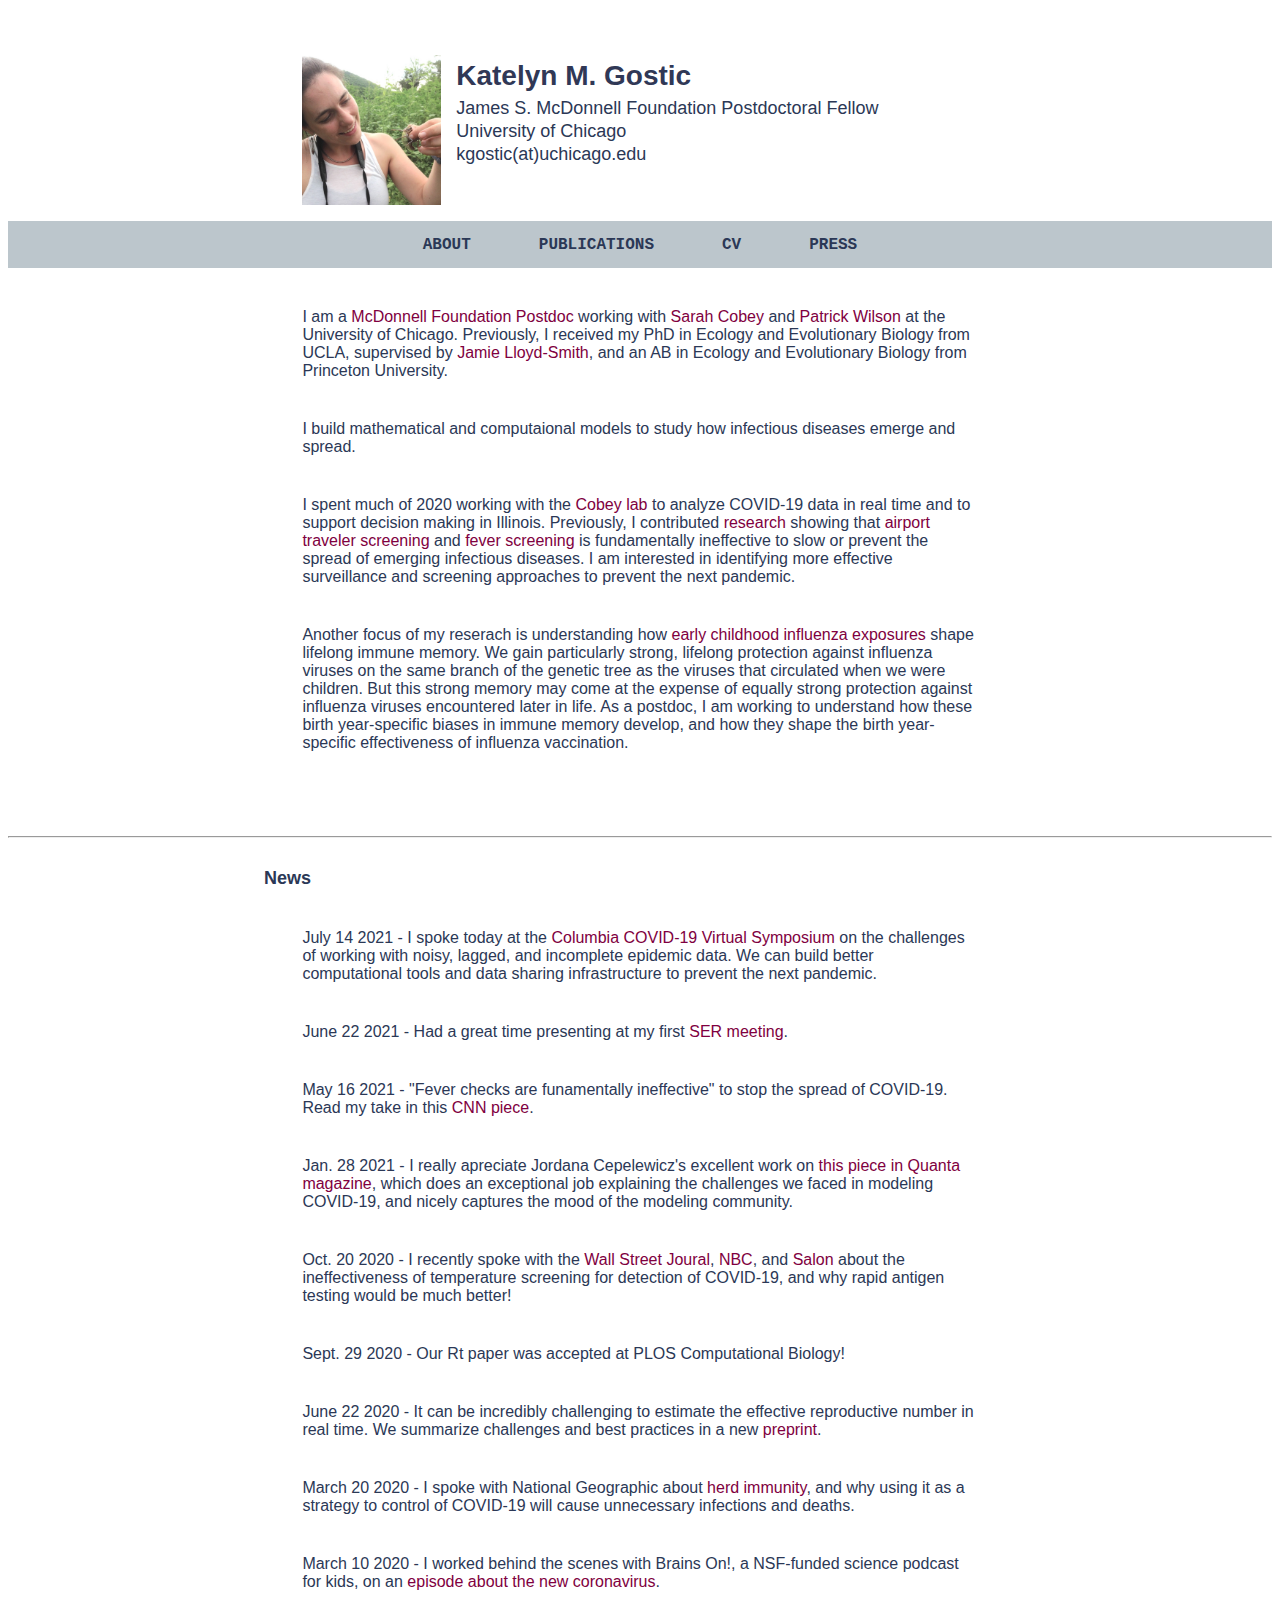
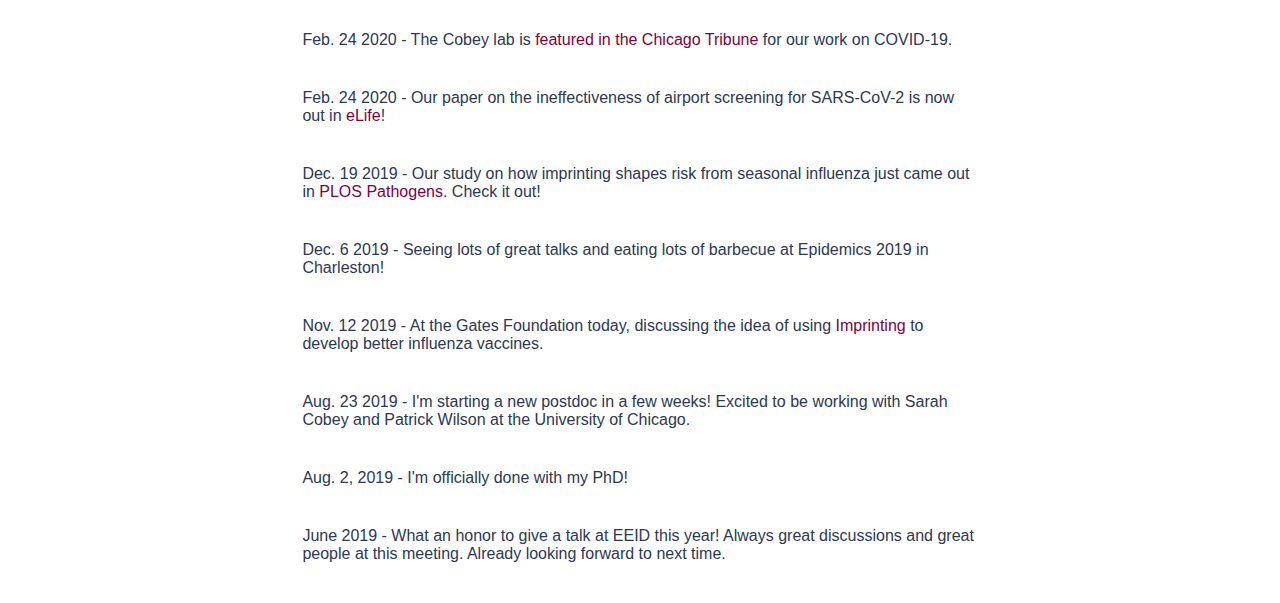
==== commit e7a1b031: "Update index.html" ====
--- a/index.html
+++ b/index.html
@@ -43,13 +43,13 @@
 
 <h3>News</h3>
 
-<p> July 14 20201 - I spoke today at the <a href="https://research.columbia.edu/covid-19-virtual-symposium-july-14-2021">Columbia COVID-19 Virtual Symposium</a> on the challenges of working with noisy, lagged, and incomplete epidemic data. We can build better computational tools and data sharing infrastructure to prevent the next pandemic.</p>
+<p> July 14 2021 - I spoke today at the <a href="https://research.columbia.edu/covid-19-virtual-symposium-july-14-2021">Columbia COVID-19 Virtual Symposium</a> on the challenges of working with noisy, lagged, and incomplete epidemic data. We can build better computational tools and data sharing infrastructure to prevent the next pandemic.</p>
 
 <p> June 22 2021 - Had a great time presenting at my first <a href="https://epiresearch.org/annual-meeting/2021-meeting/">SER meeting</a>.</p>
 
 <p> May 16 2021 - "Fever checks are funamentally ineffective" to stop the spread of COVID-19. Read my take in this <a href="https://www.cnn.com/2021/05/15/health/amusement-parks-temperature-checks/index.html">CNN piece</a>.</p>
 
-<p> Jan. 28 20201 - I really apreciate Jordana Cepelewicz's excellent work on <a href="https://www.quantamagazine.org/the-hard-lessons-of-modeling-the-coronavirus-pandemic-20210128/">this piece in Quanta magazine</a>, which does an exceptional job explaining the challenges we faced in modeling COVID-19, and nicely captures the mood of the modeling community.</p>
+<p> Jan. 28 2021 - I really apreciate Jordana Cepelewicz's excellent work on <a href="https://www.quantamagazine.org/the-hard-lessons-of-modeling-the-coronavirus-pandemic-20210128/">this piece in Quanta magazine</a>, which does an exceptional job explaining the challenges we faced in modeling COVID-19, and nicely captures the mood of the modeling community.</p>
 
 <p> Oct. 20 2020 - I recently spoke with the <a href="https://www.wsj.com/articles/airports-take-on-job-of-checking-passengers-temperatures-11598876255">Wall Street Joural</a>, <a href="https://www.nbcnews.com/tech/tech-news/schools-spend-big-temperature-check-tech-experts-warn-they-won-n1240246">NBC</a>, and <a href="https://www.salon.com/2020/10/15/are-temperature-checks-effective-or-just-medical-theater/">Salon</a> about the ineffectiveness of temperature screening for detection of COVID-19, and why rapid antigen testing would be much better! </p>
 
